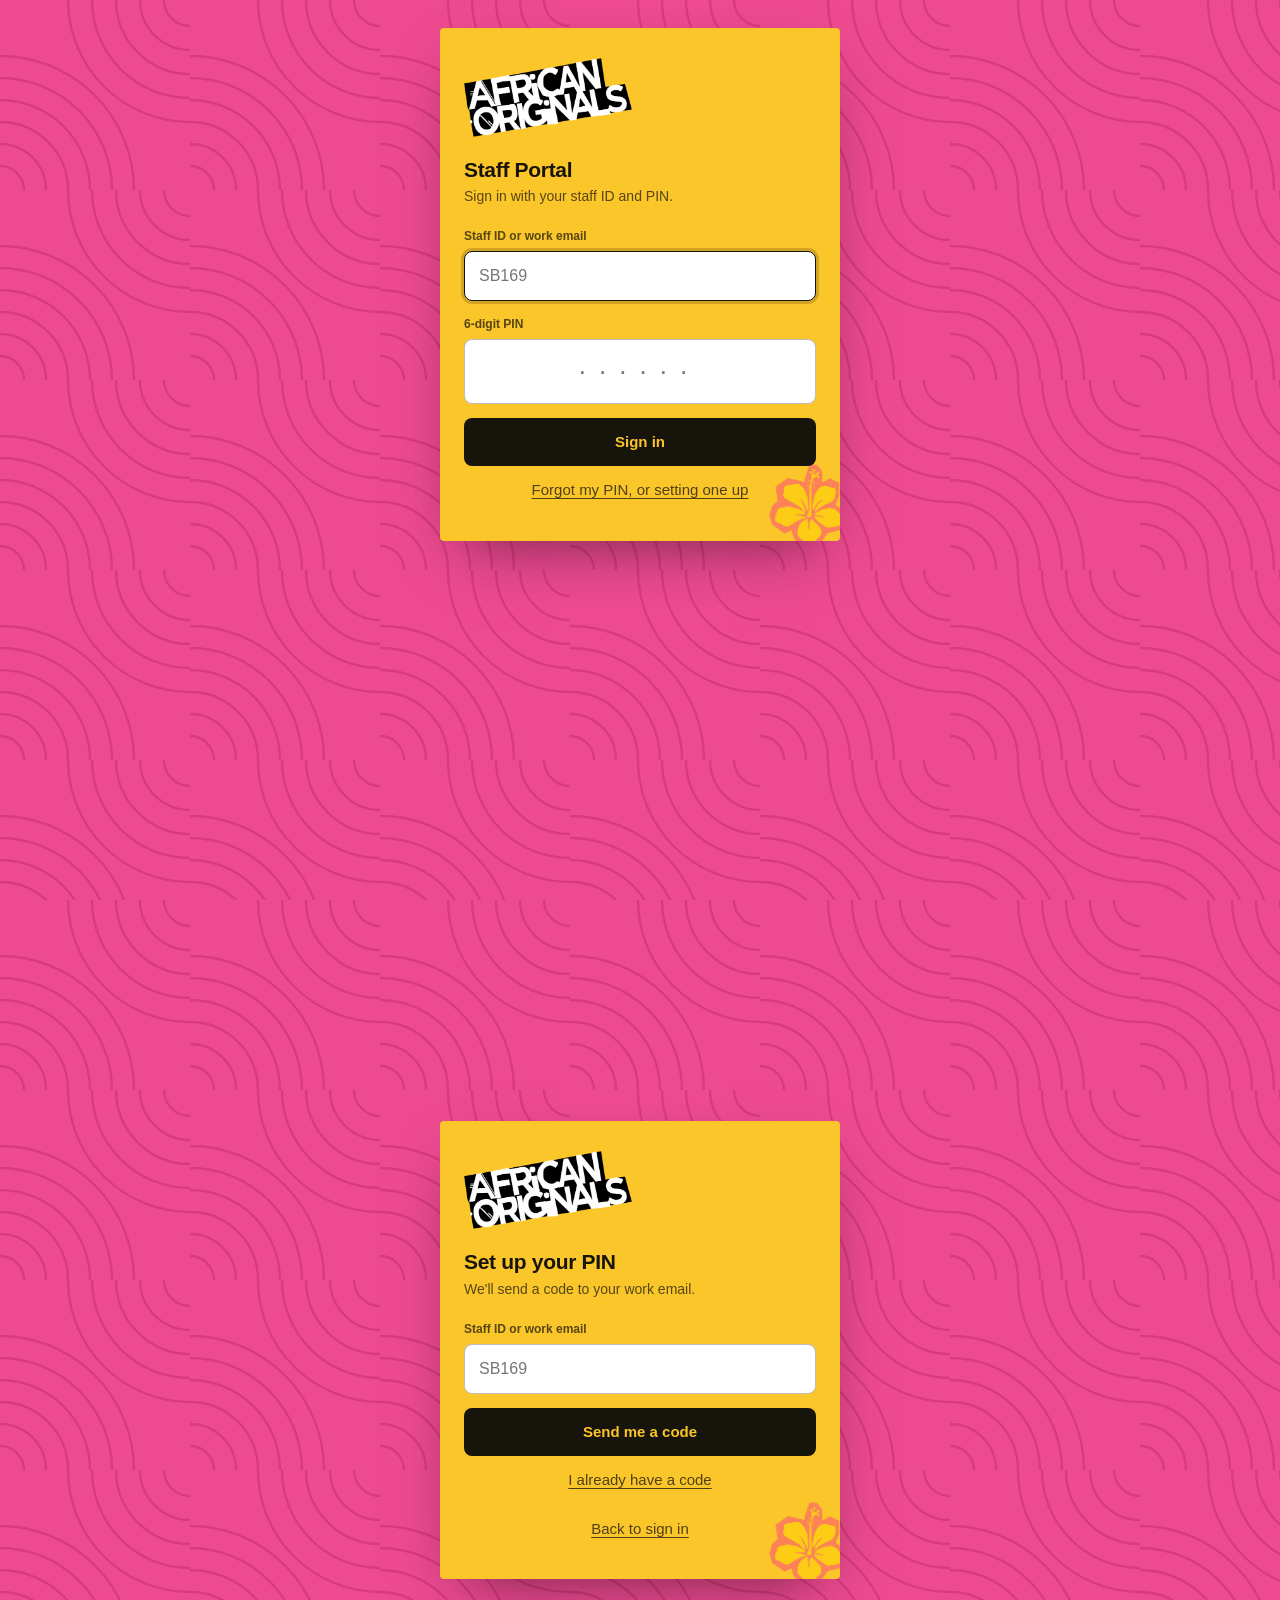
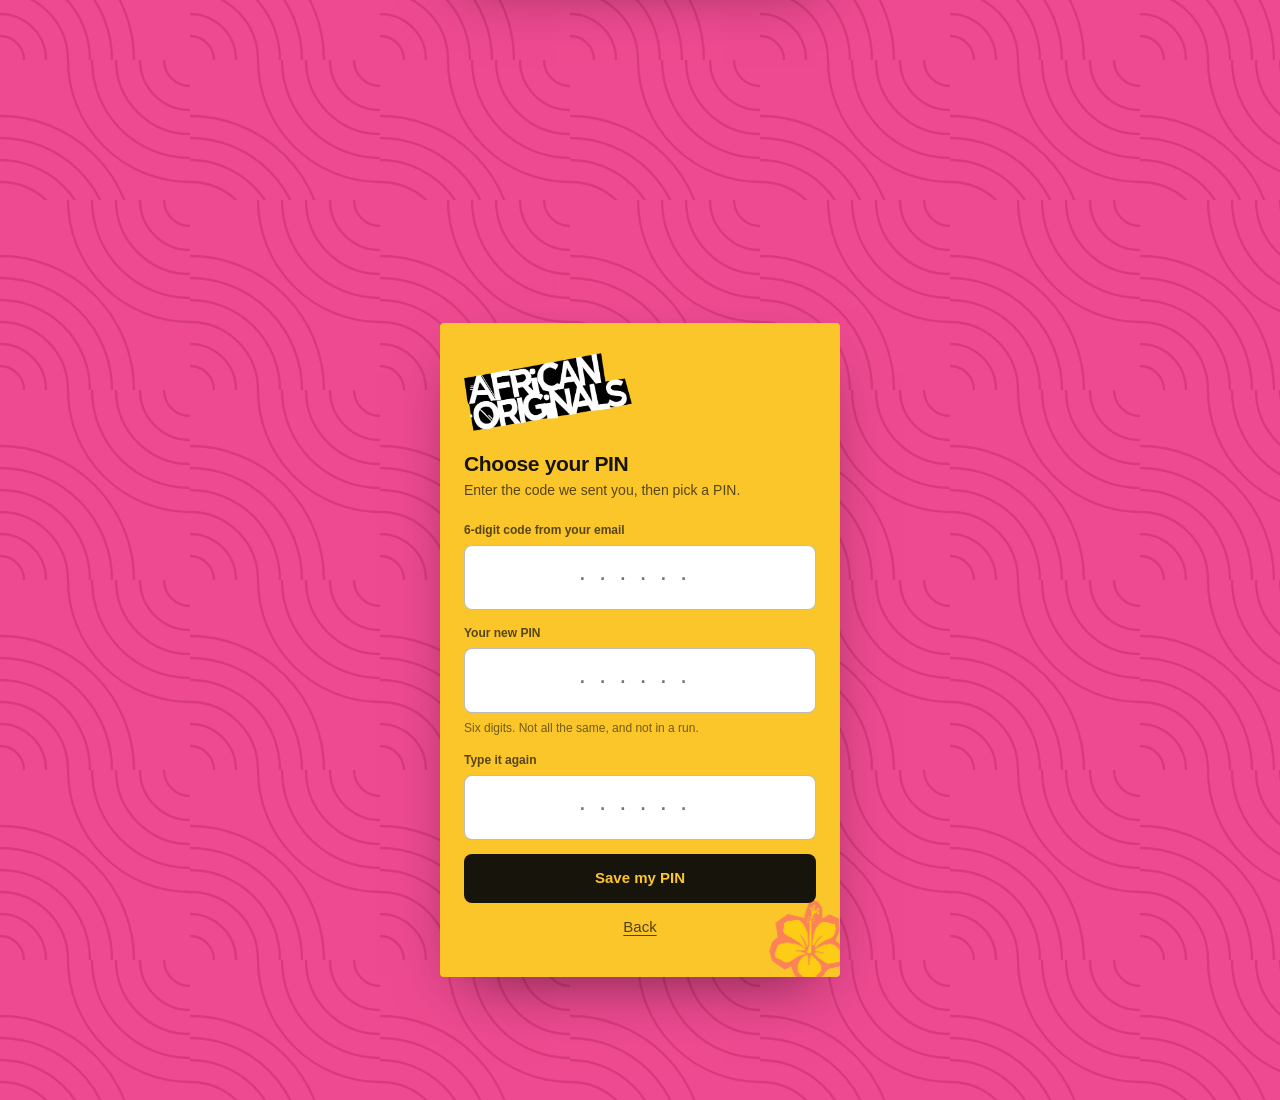
==== v2/index.html @ 12e45e3a "Add files via upload" ====
<!DOCTYPE html>
<html lang="en">
<head>
<meta charset="utf-8">
<meta name="viewport" content="width=device-width, initial-scale=1, viewport-fit=cover">
<meta name="theme-color" content="#17140C">
<title>KO Staff Portal</title>
<link rel="stylesheet" href="app.css">
</head>
<body>

<!-- ═══════════════════════════════════════════════════════
     SIGNING IN
     Three screens, one flow. Setting a PIN for the first time
     and resetting a forgotten one are the same journey.
     ═══════════════════════════════════════════════════════ -->

<section id="s-login" class="screen entry linework">
  <div class="panel">
    <img class="mark" src="wordmark.png" alt="African Originals">
    <h1>Staff Portal</h1>
    <p class="lede">Sign in with your staff ID and PIN.</p>

    <div id="login-err" class="err" hidden></div>

    <div class="field">
      <label for="li-id">Staff ID or work email</label>
      <input id="li-id" type="text" autocomplete="username" autocapitalize="characters"
             placeholder="SB169" enterkeyhint="next">
    </div>

    <div class="field">
      <label for="li-pin">6-digit PIN</label>
      <input id="li-pin" class="pin" type="password" inputmode="numeric"
             autocomplete="current-password" maxlength="6" placeholder="······"
             enterkeyhint="go">
    </div>

    <button id="li-go" class="btn">Sign in</button>
    <button id="li-forgot" class="btn link">Forgot my PIN, or setting one up</button>
  </div>
</section>

<section id="s-enrol" class="screen entry linework">
  <div class="panel">
    <img class="mark" src="wordmark.png" alt="African Originals">
    <h1>Set up your PIN</h1>
    <p class="lede">We'll send a code to your work email.</p>

    <div id="enrol-err" class="err" hidden></div>
    <div id="enrol-sent" class="ok-note" hidden></div>

    <div class="field">
      <label for="en-id">Staff ID or work email</label>
      <input id="en-id" type="text" autocapitalize="characters" placeholder="SB169" enterkeyhint="go">
    </div>

    <button id="en-send" class="btn">Send me a code</button>
    <button id="en-have" class="btn link">I already have a code</button>
    <button id="en-back" class="btn link">Back to sign in</button>
  </div>
</section>

<section id="s-verify" class="screen entry linework">
  <div class="panel">
    <img class="mark" src="wordmark.png" alt="African Originals">
    <h1>Choose your PIN</h1>
    <p class="lede" id="vf-who">Enter the code we sent you, then pick a PIN.</p>

    <div id="verify-err" class="err" hidden></div>

    <div class="field">
      <label for="vf-code">6-digit code from your email</label>
      <input id="vf-code" class="pin" type="text" inputmode="numeric" maxlength="6" placeholder="······">
    </div>

    <div class="field">
      <label for="vf-pin">Your new PIN</label>
      <input id="vf-pin" class="pin" type="password" inputmode="numeric"
             autocomplete="new-password" maxlength="6" placeholder="······">
      <p class="hint">Six digits. Not all the same, and not in a run.</p>
    </div>

    <div class="field">
      <label for="vf-pin2">Type it again</label>
      <input id="vf-pin2" class="pin" type="password" inputmode="numeric"
             autocomplete="new-password" maxlength="6" placeholder="······" enterkeyhint="go">
    </div>

    <button id="vf-go" class="btn">Save my PIN</button>
    <button id="vf-back" class="btn link">Back</button>
  </div>
</section>

<!-- ═══════════════════════════════════════════════════════
     HOME
     ═══════════════════════════════════════════════════════ -->

<section id="s-home" class="screen">
  <header class="bar">
    <div class="bar-in">
      <img class="wordmark" src="wordmark.png" alt="African Originals">
      <span class="who" id="home-hello">—</span>
      <button class="avatar" id="home-avatar" aria-label="Your account">··</button>
    </div>
  </header>

  <div class="wrap">
    <!-- The weekly allowance used to sit here. It lives inside Staff Orders
         now, next to the products it is spent on, where it is the number you
         act on rather than one more thing on the way in. -->
    <div class="grid" id="home-grid"></div>

    <p class="faint center" style="margin-top:22px" id="home-version"></p>
  </div>
</section>

<!-- ═══════════════════════════════════════════════════════
     YOUR ACCOUNT
     ═══════════════════════════════════════════════════════ -->

<section id="s-account" class="screen">
  <header class="bar">
    <div class="bar-in">
      <button class="back" data-back aria-label="Back">←</button>
      <h1>Your account</h1>
    </div>
  </header>

  <div class="wrap">
    <div class="card">
      <table class="kv">
        <tr><td>Name</td><td id="acc-name">—</td></tr>
        <tr><td>Staff ID</td><td id="acc-id" class="num">—</td></tr>
        <tr><td>Email</td><td id="acc-email">—</td></tr>
        <tr><td>Department</td><td id="acc-dept">—</td></tr>
        <tr><td>Approved by</td><td id="acc-lm">—</td></tr>
        <!-- App and backend side by side. Apps Script serves whatever version
             was last DEPLOYED, not what is in the editor, so when the two
             disagree you are looking at stale code rather than a bug. -->
        <tr><td>Version</td><td id="acc-build" class="num">—</td></tr>
      </table>
    </div>

    <div class="section-label">Security</div>
    <button class="btn ghost" id="acc-changepin">Change my PIN</button>

    <div id="acc-admin" hidden>
      <div class="section-label">Admin</div>
      <button class="btn ghost" id="acc-issue">Give someone a sign-in code</button>
      <p class="hint">For anyone whose email can't reach them. The code is shown
        on screen — read it out in person, don't send it.</p>
    </div>

    <div class="section-label">&nbsp;</div>
    <button class="btn ghost" id="acc-out">Sign out</button>
  </div>
</section>

<section id="s-changepin" class="screen">
  <header class="bar">
    <div class="bar-in">
      <button class="back" data-back aria-label="Back">←</button>
      <h1>Change your PIN</h1>
    </div>
  </header>

  <div class="wrap narrow">
    <div id="cp-err" class="err" hidden></div>

    <div class="field">
      <label for="cp-old">Your current PIN</label>
      <input id="cp-old" class="pin" type="password" inputmode="numeric" maxlength="6" placeholder="······">
    </div>
    <div class="field">
      <label for="cp-new">New PIN</label>
      <input id="cp-new" class="pin" type="password" inputmode="numeric" maxlength="6" placeholder="······">
    </div>
    <div class="field">
      <label for="cp-new2">Type it again</label>
      <input id="cp-new2" class="pin" type="password" inputmode="numeric" maxlength="6" placeholder="······">
    </div>

    <button id="cp-go" class="btn gold">Save</button>
  </div>
</section>

<section id="s-issue" class="screen">
  <header class="bar">
    <div class="bar-in">
      <button class="back" data-back aria-label="Back">←</button>
      <h1>Give someone a code</h1>
    </div>
  </header>

  <div class="wrap narrow">
    <div id="iss-err" class="err" hidden></div>

    <div class="field">
      <label for="iss-id">Their staff ID</label>
      <input id="iss-id" type="text" autocapitalize="characters" placeholder="SB136">
    </div>
    <button id="iss-go" class="btn gold">Generate a code</button>

    <div id="iss-out" class="card" hidden style="margin-top:18px;text-align:center">
      <p class="faint" id="iss-for">—</p>
      <p class="pin num" id="iss-code"
         style="font-size:38px;font-weight:700;letter-spacing:.14em;margin:8px 0"></p>
      <p class="hint" id="iss-note">—</p>
    </div>
  </div>
</section>

<!-- ═══════════════════════════════════════════════════════
     STAFF ORDERS
     Shells only. The bodies are rendered by orders.js, so the
     markup and the data cannot drift apart.
     ═══════════════════════════════════════════════════════ -->

<section id="s-orders" class="screen wide">
  <header class="bar">
    <div class="bar-in">
      <button class="back" data-back aria-label="Back">←</button>
      <h1 id="ord-title">Staff Order<span class="sub" id="ord-sub">Staff price</span></h1>
      <button class="avatar" id="ord-hist" aria-label="Your past orders" style="background:rgba(255,255,255,.14);color:#FBC62A">⏱</button>
    </div>
  </header>
  <div class="wrap" id="ord-body"></div>
  <div class="basket" id="ord-basket" hidden>
    <div class="basket-in">
      <div class="total">
        <span class="faint" id="ord-count">0 items</span>
        <b id="ord-total">KES 0</b>
      </div>
      <button class="btn gold" id="ord-go">Review</button>
    </div>
  </div>
</section>

<section id="s-myorders" class="screen">
  <header class="bar">
    <div class="bar-in">
      <button class="back" data-back aria-label="Back">←</button>
      <h1>Your orders</h1>
    </div>
  </header>
  <div class="wrap" id="myord-body"></div>
</section>

<section id="s-bar" class="screen">
  <header class="bar">
    <div class="bar-in">
      <button class="back" data-back aria-label="Back">←</button>
      <h1>Bar</h1>
    </div>
  </header>
  <div class="wrap">
    <div class="grid" id="bar-grid"></div>
  </div>
</section>

<section id="s-stock" class="screen wide">
  <header class="bar">
    <div class="bar-in">
      <button class="back" data-back aria-label="Back">←</button>
      <h1 id="stock-title">Opening stock<span class="sub" id="stock-sub">—</span></h1>
    </div>
  </header>
  <div class="wrap" id="stock-body"></div>
  <div class="basket" id="stock-bar" hidden>
    <div class="basket-in">
      <div class="total">
        <span class="faint" id="stock-count">0 counted</span>
        <b id="stock-date">—</b>
      </div>
      <button class="btn gold" id="stock-save">Save</button>
    </div>
  </div>
</section>

<section id="s-queue" class="screen">
  <header class="bar">
    <div class="bar-in">
      <button class="back" data-back aria-label="Back">←</button>
      <h1>Order queue<span class="sub" id="queue-sub">Today</span></h1>
    </div>
  </header>
  <div class="wrap" id="queue-body"></div>
</section>

<!-- ═══════════════════════════════════════════════════════
     MONEY AND STOCK
     One shell per screen; the bodies are rendered in JS.
     ═══════════════════════════════════════════════════════ -->

<section id="s-reimb" class="screen">
  <header class="bar"><div class="bar-in">
    <button class="back" data-back aria-label="Back">←</button>
    <h1 id="rb-title">Reimbursement<span class="sub" id="rb-sub">Claim money back</span></h1>
  </div></header>
  <div class="wrap" id="rb-body"></div>
</section>

<section id="s-reimb-queue" class="screen">
  <header class="bar"><div class="bar-in">
    <button class="back" data-back aria-label="Back">←</button>
    <h1>Claims to approve</h1>
  </div></header>
  <div class="wrap" id="rbq-body"></div>
</section>

<section id="s-reimb-pay" class="screen">
  <header class="bar"><div class="bar-in">
    <button class="back" data-back aria-label="Back">←</button>
    <h1>Claims to pay</h1>
  </div></header>
  <div class="wrap" id="rbp-body"></div>
</section>

<section id="s-petty" class="screen">
  <header class="bar"><div class="bar-in">
    <button class="back" data-back aria-label="Back">←</button>
    <h1 id="pc-title">Petty Cash<span class="sub" id="pc-sub">Ask for a float</span></h1>
  </div></header>
  <div class="wrap" id="pc-body"></div>
</section>

<section id="s-petty-queue" class="screen">
  <header class="bar"><div class="bar-in">
    <button class="back" data-back aria-label="Back">←</button>
    <h1>Petty cash to approve</h1>
  </div></header>
  <div class="wrap" id="pcq-body"></div>
</section>

<section id="s-petty-disburse" class="screen">
  <header class="bar"><div class="bar-in">
    <button class="back" data-back aria-label="Back">←</button>
    <h1>Cash to hand over</h1>
  </div></header>
  <div class="wrap" id="pcd-body"></div>
</section>

<section id="s-advance" class="screen">
  <header class="bar"><div class="bar-in">
    <button class="back" data-back aria-label="Back">←</button>
    <h1 id="ad-title">Salary Advance<span class="sub" id="ad-sub">Against your pay</span></h1>
  </div></header>
  <div class="wrap" id="ad-body"></div>
</section>

<section id="s-advance-hr" class="screen">
  <header class="bar"><div class="bar-in">
    <button class="back" data-back aria-label="Back">←</button>
    <h1>Advances to decide</h1>
  </div></header>
  <div class="wrap" id="adhr-body"></div>
</section>

<section id="s-advance-payroll" class="screen">
  <header class="bar"><div class="bar-in">
    <button class="back" data-back aria-label="Back">←</button>
    <h1>Advances to pay</h1>
  </div></header>
  <div class="wrap" id="adpay-body"></div>
</section>

<section id="s-samples" class="screen">
  <header class="bar"><div class="bar-in">
    <button class="back" data-back aria-label="Back">←</button>
    <h1 id="sr-title">Samples &amp; POSM<span class="sub" id="sr-sub">Request stock</span></h1>
  </div></header>
  <div class="wrap" id="sr-body"></div>
</section>

<section id="s-samples-queue" class="screen">
  <header class="bar"><div class="bar-in">
    <button class="back" data-back aria-label="Back">←</button>
    <h1>Samples to approve</h1>
  </div></header>
  <div class="wrap" id="srq-body"></div>
</section>

<section id="s-samples-invoice" class="screen">
  <header class="bar"><div class="bar-in">
    <button class="back" data-back aria-label="Back">←</button>
    <h1>Samples to invoice</h1>
  </div></header>
  <div class="wrap" id="sri-body"></div>
</section>

<section id="s-samples-dispatch" class="screen">
  <header class="bar"><div class="bar-in">
    <button class="back" data-back aria-label="Back">←</button>
    <h1>Samples to dispatch</h1>
  </div></header>
  <div class="wrap" id="srd-body"></div>
</section>

<div id="toast-host"></div>
<div id="sheet-host"></div>

<script src="app.js"></script>
<script src="orders.js"></script>
<script src="claims.js"></script>
<script src="more.js"></script>
</body>
</html>
---- v2/app.css ----
/* ═══════════════════════════════════════════════════════════
   KO STAFF PORTAL — design system

   Built from the African Originals palette: the gold and the hibiscus
   pink off the brand assets, on a warm ground rather than the cold grey
   the old app used.

   Two notes on decisions that look odd but are deliberate:

   • Black on gold, not white. Gold #FBC62A against white is 1.6:1 —
     unreadable. Against near-black it is 13:1. Same for the pink:
     black-on-pink is 6.4:1, white-on-pink 3.3:1.

   • System fonts. This is a tool someone opens twenty times a shift on a
     phone at a bar, often on a slow connection. A webfont would cost a
     render delay every time for no gain the brand actually needs — the
     colour and the layout carry it.
   ═══════════════════════════════════════════════════════════ */

:root {
  /* Sampled from the brand artwork, not chosen: the gold panel, the pink
     ground it sits on, and the hibiscus. */
  --gold:        #FBC62A;
  --pink:        #EE4A91;
  --petal:       #FFD302;
  --outline:     #FF3E85;

  --gold-deep:   #8A5A05;
  --gold-wash:   #FEF0C8;
  --hib:         #D8336B;
  --hib-deep:    #A81F4F;
  --hib-wash:    #FCEBF1;

  /* The gold IS the page, the way it is the panel in the artwork.
     Content sits on it in white. Black on gold is 13:1. */
  --bg:          #FBC62A;
  --surface:     #FFFFFF;
  --sunk:        #FEF6E0;
  --ink:         #17140C;
  --ink-2:       #5C5647;
  --ink-3:       #8B8472;
  --line:        rgba(23, 20, 12, .14);
  --hair:        rgba(23, 20, 12, .07);

  /* meaning */
  --good:        #0F6E56;
  --good-wash:   #E3F1EC;
  --warn:        #8A5A05;
  --warn-wash:   #FDF3DC;
  --bad:         #A32D2D;
  --bad-wash:    #FBEDEA;

  /* module identity */
  --m-orders:    #8A5A05;
  --m-reimb:     #0F6E56;
  --m-petty:     #D8336B;
  --m-advance:   #5B4B8A;
  --m-samples:   #0E7490;

  --shadow:      0 1px 2px rgba(23,20,12,.05), 0 10px 28px -16px rgba(23,20,12,.20);
  --shadow-lift: 0 2px 6px rgba(23,20,12,.08), 0 18px 40px -20px rgba(23,20,12,.30);
  --r:           12px;
  --r-sm:        8px;
  --tap:         48px;   /* nothing tappable is smaller than this */
}

/* At night the gold stops being the ground and goes back to being the
   accent — a full gold page in a dark room is punishing, and a bar at
   eleven at night is exactly where this gets used. */
@media (prefers-color-scheme: dark) {
  :root:not([data-theme="light"]) {
    --gold:      #FBC62A;
    --pink:      #C23A75;
    --petal:     #FFD302;
    --outline:   #FF3E85;
    --gold-deep: #F5C763;
    --gold-wash: #2F2716;
    --hib:       #FF5C8D;
    --hib-deep:  #FF87AC;
    --hib-wash:  #301A22;
    --bg:        #14120C;
    --surface:   #1D1A13;
    --sunk:      #221E16;
    --ink:       #F3EEE1;
    --ink-2:     #B3AC99;
    --ink-3:     #837D6C;
    --line:      rgba(243,238,225,.17);
    --hair:      rgba(243,238,225,.08);
    --good:      #4FBFA0;  --good-wash: #162B24;
    --warn:      #F5C763;  --warn-wash: #2F2716;
    --bad:       #E8736B;  --bad-wash:  #33201C;
    --m-orders:  #E0A93C;
    --m-reimb:   #4FBFA0;
    --m-petty:   #FF5C8D;
    --m-advance: #A294D6;
    --m-samples: #4DC2DE;
    --shadow:      0 1px 2px rgba(0,0,0,.4), 0 10px 28px -16px rgba(0,0,0,.7);
    --shadow-lift: 0 2px 6px rgba(0,0,0,.5), 0 18px 40px -20px rgba(0,0,0,.8);
  }
}

[data-theme="dark"] {
  --gold:#FBC62A; --pink:#C23A75; --petal:#FFD302; --outline:#FF3E85;
  --gold-deep:#F5C763; --gold-wash:#2F2716;
  --hib:#FF5C8D;  --hib-deep:#FF87AC;  --hib-wash:#301A22;
  --bg:#14120C; --surface:#1D1A13; --sunk:#221E16;
  --ink:#F3EEE1; --ink-2:#B3AC99; --ink-3:#837D6C;
  --line:rgba(243,238,225,.17); --hair:rgba(243,238,225,.08);
  --good:#4FBFA0; --good-wash:#162B24;
  --warn:#F5C763; --warn-wash:#2F2716;
  --bad:#E8736B;  --bad-wash:#33201C;
  --m-orders:#E0A93C; --m-reimb:#4FBFA0; --m-petty:#FF5C8D;
  --m-advance:#A294D6; --m-samples:#4DC2DE;
  --shadow:0 1px 2px rgba(0,0,0,.4),0 10px 28px -16px rgba(0,0,0,.7);
  --shadow-lift:0 2px 6px rgba(0,0,0,.5),0 18px 40px -20px rgba(0,0,0,.8);
}

/* ── base ───────────────────────────────────────────────── */
* { box-sizing: border-box; -webkit-tap-highlight-color: transparent; }

html, body { height: 100%; }

body {
  margin: 0;
  background: var(--bg);
  color: var(--ink);
  font: 16px/1.5 -apple-system, BlinkMacSystemFont, "Segoe UI", Roboto,
        "Helvetica Neue", Arial, sans-serif;
  -webkit-font-smoothing: antialiased;
  overscroll-behavior-y: none;
}

h1, h2, h3 { margin: 0; font-weight: 650; letter-spacing: -.015em; line-height: 1.2; }
h1 { font-size: 24px; }
h2 { font-size: 19px; }
h3 { font-size: 16px; }
p  { margin: 0 0 12px; }
p:last-child { margin-bottom: 0; }

.num { font-variant-numeric: tabular-nums; }
.muted { color: var(--ink-2); }
.faint { color: var(--ink-3); font-size: 13px; }
.center { text-align: center; }
[hidden] { display: none !important; }

/* ── layout ─────────────────────────────────────────────── */
.screen { display: none; }
.screen.on { display: block; animation: rise .18s ease-out; }
@keyframes rise { from { opacity: 0; transform: translateY(6px); } }
@media (prefers-reduced-motion: reduce) {
  .screen.on { animation: none; }
  * { transition: none !important; }
}

.wrap { max-width: 640px; margin: 0 auto; padding: 0 16px 96px; }
.wrap.narrow { max-width: 420px; }

/* ── the pink linework ──────────────────────────────────────
   The fan pattern from the artwork's border, redrawn as a tile so it
   scales and costs nothing to ship. */
.linework {
  background-color: var(--pink);
  background-image: url("data:image/svg+xml,%3Csvg xmlns='http://www.w3.org/2000/svg' width='190' height='190'%3E%3Cg fill='none' stroke='%23D93A7E' stroke-width='2.4'%3E%3Ccircle cx='0' cy='190' r='24'/%3E%3Ccircle cx='0' cy='190' r='46'/%3E%3Ccircle cx='0' cy='190' r='68'/%3E%3Ccircle cx='0' cy='190' r='90'/%3E%3Ccircle cx='0' cy='190' r='112'/%3E%3Ccircle cx='0' cy='190' r='134'/%3E%3Ccircle cx='190' cy='0' r='26'/%3E%3Ccircle cx='190' cy='0' r='50'/%3E%3Ccircle cx='190' cy='0' r='74'/%3E%3Ccircle cx='190' cy='0' r='98'/%3E%3Ccircle cx='190' cy='0' r='122'/%3E%3C/g%3E%3C/svg%3E");
  background-size: 190px 190px;
}

/* ── top bar ──────────────────────────────────────────────
   Black, because that is what the monogram is in the artwork — the
   letterforms are cut black shapes, never gold on gold. */
.bar {
  position: sticky; top: 0; z-index: 20;
  background: #17140C;
  padding: env(safe-area-inset-top) 0 0;
  border-bottom: 3px solid var(--pink);
}
.bar-in {
  max-width: 640px; margin: 0 auto;
  display: flex; align-items: center; gap: 12px;
  padding: 12px 16px;
  min-height: 60px;
}
.bar h1 { font-size: 17px; color: #FBC62A; flex: 1; }
.bar .sub { font-size: 12px; color: rgba(255,255,255,.62); display: block; font-weight: 400; letter-spacing: 0; }
.bar .wordmark { height: 22px; width: auto; flex: none; filter: invert(1); }
.bar .who {
  flex: 1; min-width: 0; text-align: right;
  font-size: 12.5px; color: rgba(255,255,255,.7);
  overflow: hidden; text-overflow: ellipsis; white-space: nowrap;
}
.back {
  width: 38px; height: 38px; border: 0; border-radius: 10px; flex: none;
  background: rgba(255,255,255,.12); color: var(--bg);
  font-size: 20px; line-height: 1; cursor: pointer;
  display: flex; align-items: center; justify-content: center;
}
.back:active { background: rgba(255,255,255,.22); }
.avatar {
  width: 38px; height: 38px; border-radius: 50%; flex: none;
  background: var(--gold); color: #17140C;
  display: flex; align-items: center; justify-content: center;
  font-size: 13px; font-weight: 700; cursor: pointer; border: 0;
}

/* ── cards ──────────────────────────────────────────────── */
.card {
  background: var(--surface);
  border: 1px solid var(--line);
  border-radius: var(--r);
  padding: 18px;
  margin-bottom: 14px;
}
.card.flat { box-shadow: none; }
.card h2 { margin-bottom: 4px; }

/* These sit directly on the gold, so they take the darker ink — the
   faint grey that works on a white card is only about 3:1 on gold. */
.section-label {
  font-size: 11px; font-weight: 700; letter-spacing: .12em;
  text-transform: uppercase; color: rgba(23,20,12,.66);
  margin: 26px 0 10px;
}
.section-label:first-child { margin-top: 18px; }
.card .section-label, .sheet .section-label { color: var(--ink-3); }

/* Same reason: anything loose on the page, rather than in a card.
   .66 is where ink on this gold clears 4.5:1 — .60 does not. */
.wrap > .faint, .wrap > .muted { color: rgba(23,20,12,.66); }

/* ── the home grid ──────────────────────────────────────── */
.grid { display: grid; grid-template-columns: 1fr 1fr; gap: 12px; margin-top: 16px; }
@media (min-width: 560px) { .grid { grid-template-columns: repeat(3, 1fr); } }

.mod {
  position: relative; overflow: hidden;
  background: var(--surface);
  border: 1px solid var(--line);
  border-radius: var(--r);
  padding: 18px 16px 16px;
  text-align: left; cursor: pointer;
  min-height: 116px;
  display: flex; flex-direction: column; justify-content: flex-end;
  box-shadow: var(--shadow);
  transition: transform .12s ease, box-shadow .12s ease;
  color: var(--ink); font: inherit;
}
.mod::before {
  content: ""; position: absolute; inset: 0 auto 0 0; width: 4px;
  background: var(--tone, var(--gold));
}
.mod:active { transform: translateY(1px); box-shadow: var(--shadow); }
.mod:focus-visible { outline: 3px solid var(--gold); outline-offset: 2px; }
.mod .ico { font-size: 22px; margin-bottom: auto; }
.mod .name { font-weight: 650; font-size: 15px; letter-spacing: -.01em; }
.mod .meta { font-size: 12px; color: var(--ink-3); margin-top: 2px; }
.mod .pip {
  position: absolute; top: 12px; right: 12px;
  min-width: 22px; height: 22px; padding: 0 7px;
  border-radius: 11px; background: var(--tone, var(--gold)); color: #17140C;
  font-size: 12px; font-weight: 700;
  display: flex; align-items: center; justify-content: center;
}

/* ── forms ──────────────────────────────────────────────── */
.field { margin-bottom: 14px; }
label {
  display: block; font-size: 12px; font-weight: 600;
  color: var(--ink-2); margin-bottom: 6px;
}
/* A field has to sit on something other than what is behind it, and what
   is behind it changes: the gold page on a form, white inside a card or an
   approval sheet. One colour cannot do both — gold on gold was invisible,
   and white on white would be too. So the default is white for the page,
   and the rule below drops it to the warm sunk tone wherever it is already
   on white. */
input, select, textarea {
  width: 100%; min-height: var(--tap);
  padding: 12px 14px;
  border: 1px solid var(--line); border-radius: var(--r-sm);
  background: var(--surface); color: var(--ink);
  font: inherit; font-size: 16px;   /* 16px stops iOS zooming on focus */
}
.card input, .card select, .card textarea,
.sheet input, .sheet select, .sheet textarea { background: var(--sunk); }
textarea { min-height: 84px; resize: vertical; line-height: 1.45; }
input:focus, select:focus, textarea:focus {
  outline: none; border-color: var(--gold);
  box-shadow: 0 0 0 3px var(--gold-wash);
}
input[readonly], input:disabled { background: var(--sunk); color: var(--ink-2); }
.card input[readonly], .card input:disabled,
.sheet input[readonly], .sheet input:disabled { background: var(--hair); }

/* Forms are white panels on the gold, the same as the product tiles. A
   label and an input bare on the page read as an unfinished screen. */
.form-card { padding: 16px; }
.form-card > .field:last-child,
.form-card > div:last-child > .field:last-child { margin-bottom: 0; }
.form-card .section-label:first-child { margin-top: 0; }
input.pin {
  text-align: center; letter-spacing: .5em; font-size: 26px;
  font-variant-numeric: tabular-nums; padding-left: .5em;
}
.hint { font-size: 12px; color: var(--ink-3); margin-top: 6px; }
.err {
  background: var(--bad-wash); color: var(--bad);
  border-radius: var(--r-sm); padding: 11px 14px;
  font-size: 14px; margin-bottom: 14px;
}
.ok-note {
  background: var(--good-wash); color: var(--good);
  border-radius: var(--r-sm); padding: 11px 14px;
  font-size: 14px; margin-bottom: 14px;
}

/* ── buttons ────────────────────────────────────────────── */
.btn {
  width: 100%; min-height: var(--tap);
  border: 0; border-radius: var(--r-sm);
  background: var(--ink); color: var(--bg);
  font: inherit; font-size: 15px; font-weight: 650;
  cursor: pointer; padding: 13px 18px;
  display: flex; align-items: center; justify-content: center; gap: 8px;
}
.btn:active { opacity: .85; }
.btn:focus-visible { outline: 3px solid var(--gold); outline-offset: 2px; }
.btn[disabled] { opacity: .45; cursor: default; }
.btn.gold { background: var(--gold); color: #17140C; }
.btn.good { background: var(--good); color: #fff; }
.btn.bad  { background: var(--bad);  color: #fff; }
.btn.ghost {
  background: transparent; color: var(--ink);
  border: 1px solid var(--line);
}
.btn.link {
  background: none; color: var(--ink-2); font-weight: 500;
  min-height: 40px; text-decoration: underline; text-underline-offset: 3px;
}
.btn-row { display: flex; gap: 10px; }
.btn-row .btn { flex: 1; }

/* ── lists ──────────────────────────────────────────────── */
.list { border: 1px solid var(--line); border-radius: var(--r); overflow: hidden; background: var(--surface); }
.row {
  display: flex; gap: 12px; align-items: center;
  padding: 14px 16px; border-bottom: 1px solid var(--hair);
  width: 100%; text-align: left; background: none; border-left: 0;
  border-right: 0; border-top: 0; font: inherit; color: var(--ink);
  cursor: pointer; min-height: var(--tap);
}
.row:last-child { border-bottom: 0; }
.row:active { background: var(--sunk); }
.row .body { flex: 1; min-width: 0; }
.row .title { font-weight: 600; font-size: 15px; }
.row .sub { font-size: 12.5px; color: var(--ink-3); margin-top: 1px; }
.row .amt { font-weight: 700; font-variant-numeric: tabular-nums; white-space: nowrap; }
.row .chev { color: var(--ink-3); flex: none; }

.empty {
  text-align: center; padding: 40px 20px; color: var(--ink-3);
  border: 1px dashed var(--line); border-radius: var(--r);
}
.empty .big { font-size: 30px; margin-bottom: 8px; }

/* ── status pills ───────────────────────────────────────── */
.pill {
  display: inline-block; font-size: 11px; font-weight: 700;
  letter-spacing: .05em; text-transform: uppercase;
  padding: 3px 9px; border-radius: 20px; white-space: nowrap;
}
.pill.submitted  { background: var(--gold-wash); color: var(--gold-deep); }
.pill.approved   { background: var(--good-wash); color: var(--good); }
.pill.rejected   { background: var(--bad-wash);  color: var(--bad); }
.pill.paid,
.pill.disbursed,
.pill.dispatched { background: var(--good-wash); color: var(--good); }
.pill.invoiced   { background: var(--hib-wash);  color: var(--hib-deep); }
.pill.reconciled { background: var(--sunk); color: var(--ink-2); }

/* ── key/value ──────────────────────────────────────────── */
.kv { width: 100%; border-collapse: collapse; font-size: 14px; }
.kv td { padding: 9px 0; border-bottom: 1px solid var(--hair); vertical-align: top; }
.kv tr:last-child td { border-bottom: 0; }
.kv td:first-child { color: var(--ink-2); width: 42%; }
.kv td:last-child { text-align: right; font-weight: 550; }

/* ── the weekly limit meter ─────────────────────────────── */
.meter { margin: 14px 0 4px; }
.meter .track { height: 8px; border-radius: 4px; background: var(--sunk); overflow: hidden; }
.meter .fill { height: 100%; background: var(--good); border-radius: 4px; transition: width .3s ease; }
.meter .fill.warn { background: var(--gold); }
.meter .fill.over { background: var(--bad); }
.meter .legend { display: flex; justify-content: space-between; font-size: 12px; margin-top: 6px; color: var(--ink-2); }

/* ── basket ─────────────────────────────────────────────── */
.basket {
  position: fixed; left: 0; right: 0; bottom: 0; z-index: 30;
  background: var(--surface); border-top: 1px solid var(--line);
  padding: 12px 16px calc(12px + env(safe-area-inset-bottom));
  box-shadow: 0 -8px 28px -18px rgba(23,20,12,.5);
}
.basket-in { max-width: 640px; margin: 0 auto; display: flex; align-items: center; gap: 12px; }
.basket .total { flex: 1; }
.basket .total b { display: block; font-size: 19px; font-variant-numeric: tabular-nums; }
.basket .btn { width: auto; padding: 13px 24px; }

/* ── stepper ────────────────────────────────────────────── */
.step { display: flex; align-items: center; gap: 8px; }
.step button {
  width: 38px; height: 38px; flex: none; border-radius: 9px;
  border: 1px solid var(--line); background: var(--bg); color: var(--ink);
  font-size: 19px; cursor: pointer; line-height: 1;
}
.step button:active { background: var(--sunk); }
.step input { width: 62px; min-height: 38px; text-align: center; padding: 6px; }

/* ── toast ──────────────────────────────────────────────── */
.toast {
  position: fixed; left: 50%; bottom: 96px; transform: translateX(-50%);
  z-index: 60; max-width: 90vw;
  background: var(--ink); color: var(--bg);
  padding: 12px 18px; border-radius: 22px;
  font-size: 14px; box-shadow: var(--shadow-lift);
  animation: pop .2s ease-out;
}
.toast.bad { background: var(--bad); color: #fff; }
@keyframes pop { from { opacity: 0; transform: translate(-50%, 8px); } }

/* ── busy ───────────────────────────────────────────────── */
.spin {
  width: 17px; height: 17px; border-radius: 50%;
  border: 2px solid currentColor; border-top-color: transparent;
  animation: turn .7s linear infinite; display: inline-block;
}
@keyframes turn { to { transform: rotate(360deg); } }

.veil {
  position: fixed; inset: 0; z-index: 50;
  background: rgba(23,20,12,.35);
  display: flex; align-items: center; justify-content: center;
}

/* ── sheet (modal from the bottom on phone) ─────────────── */
.sheet-bg {
  position: fixed; inset: 0; z-index: 40;
  background: rgba(23,20,12,.45);
  display: flex; align-items: flex-end; justify-content: center;
}
.sheet {
  background: var(--surface); width: 100%; max-width: 640px;
  border-radius: 18px 18px 0 0;
  padding: 20px 18px calc(20px + env(safe-area-inset-bottom));
  max-height: 88vh; overflow-y: auto;
  animation: up .2s ease-out;
}
@keyframes up { from { transform: translateY(18px); } }
@media (min-width: 560px) {
  .sheet-bg { align-items: center; }
  .sheet { border-radius: var(--r); max-height: 84vh; margin: 0 16px; }
}
.sheet .grab { width: 38px; height: 4px; border-radius: 2px; background: var(--line); margin: -6px auto 14px; }

/* ── the way in ───────────────────────────────────────────
   The artwork exactly: pink linework ground, gold panel floating on it,
   the wordmark in black. This is the front door, so it gets the full
   identity; the working screens inside stay calmer. */
.entry {
  min-height: 100dvh;
  display: flex; flex-direction: column; justify-content: center;
  padding: 28px 16px calc(28px + env(safe-area-inset-bottom));
}
.panel {
  width: 100%; max-width: 400px; margin: 0 auto;
  background: var(--gold);
  border-radius: 4px;                      /* cut, not rounded */
  padding: 30px 24px 26px;
  box-shadow: 0 24px 60px -24px rgba(0,0,0,.55);
  position: relative; overflow: hidden;
}
/* The hibiscus, cropped by the panel edge the way the monogram is
   cropped by the gold in the artwork. */
.panel::after {
  content: ""; position: absolute; right: -34px; bottom: -34px;
  width: 132px; height: 132px;
  background: url("hibiscus.png") no-repeat center/contain;
  opacity: .5; pointer-events: none;
}
.panel > * { position: relative; z-index: 1; }

.panel .mark { display: block; width: 168px; max-width: 62%; height: auto; margin: 0 0 20px; }
.panel h1 { font-size: 21px; color: #17140C; }
.panel .lede { color: rgba(23,20,12,.72); font-size: 14px; margin: 4px 0 20px; }

/* On gold, inputs are white so the field edge is obvious. */
.panel label { color: rgba(23,20,12,.72); }
.panel input { background: #fff; border-color: rgba(23,20,12,.28); }
.panel input:focus { border-color: #17140C; box-shadow: 0 0 0 3px rgba(23,20,12,.18); }
.panel .hint { color: rgba(23,20,12,.6); }
.panel .btn { background: #17140C; color: var(--gold); }
.panel .btn.link { background: none; color: rgba(23,20,12,.75); }
.panel .err { background: #7A1020; color: #fff; }
.panel .ok-note { background: rgba(23,20,12,.1); color: #17140C; }

@media (prefers-color-scheme: dark) {
  :root:not([data-theme="light"]) .panel { box-shadow: 0 24px 60px -24px rgba(0,0,0,.8); }
}

/* ── upload dropzone ────────────────────────────────────── */
.drop {
  border: 2px dashed var(--line); border-radius: var(--r);
  padding: 26px 18px; text-align: center; cursor: pointer;
  background: var(--sunk); color: var(--ink-2);
}
.drop:hover, .drop.over { border-color: var(--gold); background: var(--gold-wash); color: var(--gold-deep); }
.drop .big { font-size: 26px; margin-bottom: 6px; }

.problem {
  display: flex; gap: 10px; padding: 9px 0;
  border-bottom: 1px solid var(--hair); font-size: 13.5px;
}
.problem:last-child { border-bottom: 0; }
.problem .n { color: var(--ink-3); flex: none; min-width: 52px; }
.problem.merged .n { color: var(--gold-deep); }

/* ── file chips ─────────────────────────────────────────── */
.chips { display: flex; flex-wrap: wrap; gap: 8px; margin-top: 10px; }
.chip {
  display: inline-flex; align-items: center; gap: 7px;
  background: var(--sunk); border-radius: 18px;
  padding: 6px 8px 6px 12px; font-size: 13px; max-width: 100%;
}
.chip span { overflow: hidden; text-overflow: ellipsis; white-space: nowrap; }
.chip button {
  border: 0; background: var(--line); color: var(--ink-2);
  width: 20px; height: 20px; border-radius: 50%; cursor: pointer;
  font-size: 13px; line-height: 1; flex: none;
}

/* ── category chips ─────────────────────────────────────── */
.chip-btn {
  border: 1px solid var(--line); background: var(--surface); color: var(--ink);
  border-radius: 20px; padding: 9px 15px; font: inherit; font-size: 13.5px;
  white-space: nowrap; cursor: pointer; min-height: 40px;
}
/* Same reasoning as the fields: a white chip on a white card is a border
   and nothing else. Selected stays near-black in both places. */
.card .chip-btn, .sheet .chip-btn { background: var(--sunk); }
.chip-btn.on { background: var(--ink); color: var(--gold); border-color: var(--ink); }
.card .chip-btn.on, .sheet .chip-btn.on { background: var(--ink); }
.chip-btn:focus-visible { outline: 3px solid var(--ink); outline-offset: 2px; }
/* Only the sideways-scrolling category strip refuses to wrap. This used to
   be a bare .chips rule, which also caught the attached-file list — so a
   fourth receipt had nowhere to go and spilled out of the card onto the
   page. Scoped to the strip it was written for. */
.scroll-x .chips { flex-wrap: nowrap; padding-bottom: 4px; }

/* A file chip gives its name room to be read and the row wraps under
   itself, however many are attached. */
.chip { min-width: 0; }
.chip span { max-width: 230px; }

/* ── a chosen option among several ──────────────────────── */
.btn.ghost.on { background: var(--ink); color: var(--gold); border-color: var(--ink); }

/* Struck-through old price beside a staff price. */
.row s { color: var(--ink-3); text-decoration-thickness: 1px; }

/* Quantity boxes in a long stock list. */
.stockbox {
  border: 1px solid var(--line); border-radius: var(--r-sm);
  background: var(--bg); color: var(--ink); font: inherit; padding: 8px;
}
.stockbox:focus { outline: none; border-color: var(--gold); box-shadow: 0 0 0 3px var(--gold-wash); }

/* wide content never makes the page scroll sideways */
.scroll-x { overflow-x: auto; -webkit-overflow-scrolling: touch; }

/* ═══════════════════════════════════════════════════════════
   THE PRODUCT GRID

   Tiles, not list rows. A bar order is picked at arm's length on a phone
   in bad light: a coloured initial is found by shape before the name is
   read, and a tile gives the quantity buttons room to be hit properly.
   ═══════════════════════════════════════════════════════════ */

.prod-grid {
  display: grid;
  grid-template-columns: repeat(auto-fill, minmax(148px, 1fr));
  gap: 10px;
  margin-top: 12px;
  padding-bottom: 20px;
}

.pc {
  display: flex;
  flex-direction: column;
  background: var(--surface);
  border: 1px solid var(--line);
  border-radius: var(--r-sm);
  padding: 12px 12px 10px;
  box-shadow: var(--shadow);
  transition: border-color .15s ease, box-shadow .15s ease;
}
/* Anything in the basket says so on the tile, so the basket bar is a
   confirmation rather than the only place the count lives. */
.pc.inc {
  border-color: var(--ink);
  box-shadow: var(--shadow-lift);
}

.pc-ico {
  width: 38px; height: 38px;
  border-radius: var(--r-sm);
  display: grid; place-items: center;
  color: #fff;
  font-weight: 800; font-size: 17px;
  margin-bottom: 9px;
  flex: none;
}
.pc-name {
  font-weight: 700; font-size: 13.5px; line-height: 1.3;
  color: var(--ink);
  text-wrap: balance;
}
.pc-var {
  font-size: 11.5px; color: var(--ink-3);
  margin-top: 2px; line-height: 1.35;
}
.no-staff-tag {
  display: inline-block;
  align-self: flex-start;
  margin-top: 6px;
  padding: 2px 7px;
  border-radius: 4px;
  background: var(--warn-wash); color: var(--warn);
  font-size: 10.5px; font-weight: 700;
  letter-spacing: .02em;
}

/* The price is the last thing before the buttons and sits on its own line,
   pushed to the bottom so tiles of different name lengths still line up. */
.pc-price {
  margin-top: auto;
  padding-top: 10px;
  font-size: 13.5px; font-weight: 800;
  font-variant-numeric: tabular-nums;
  color: var(--ink);
}
.pc-price small { font-weight: 600; font-size: 10.5px; color: var(--ink-3); }
.pc-price.pp-staff { color: var(--good); }

.qty-row {
  display: flex; align-items: center; justify-content: space-between;
  gap: 8px;
  margin-top: 9px;
  padding-top: 9px;
  border-top: 1px solid var(--hair);
}
.qb {
  width: 38px; height: 38px;
  flex: none;
  border: 1px solid var(--line);
  border-radius: var(--r-sm);
  background: var(--surface);
  color: var(--ink);
  font-size: 19px; font-weight: 700;
  line-height: 1;
  cursor: pointer;
}
.qb:active:not(:disabled) { background: var(--sunk); }
.qb:disabled { opacity: .3; cursor: not-allowed; }
.qb:focus-visible { outline: 3px solid var(--ink); outline-offset: 2px; }
.qn {
  flex: 1; text-align: center;
  font-size: 16px; font-weight: 800;
  font-variant-numeric: tabular-nums;
  color: var(--ink);
}

/* Loading state — the same shape as the tiles, so nothing jumps when the
   real ones arrive. */
.pc.skel, .card.skel-bar {
  background: linear-gradient(100deg, var(--sunk) 30%, var(--gold-wash) 50%, var(--sunk) 70%);
  background-size: 220% 100%;
  animation: skel 1.4s linear infinite;
  border-color: var(--hair);
  box-shadow: none;
}
.pc.skel { height: 164px; }
.card.skel-bar { height: 86px; }
@keyframes skel { to { background-position: -120% 0; } }
@media (prefers-reduced-motion: reduce) {
  .pc.skel, .card.skel-bar { animation: none; }
}

/* ── which price ─────────────────────────────────────────────
   Two buttons, one lit. Not a switch: a switch implies on and off, and
   neither of these is the absence of the other. */
.seg {
  display: flex;
  gap: 0;
  margin-top: 12px;
  border: 1px solid var(--line);
  border-radius: var(--r-sm);
  background: var(--surface);
  overflow: hidden;
}
.seg-btn {
  flex: 1;
  min-height: 44px;
  border: 0;
  background: transparent;
  color: var(--ink-2);
  font: inherit; font-size: 13px; font-weight: 700;
  cursor: pointer;
}
.seg-btn + .seg-btn { border-left: 1px solid var(--line); }
.seg-btn.on { background: var(--ink); color: var(--gold); }
.seg-btn:focus-visible { outline: 3px solid var(--ink); outline-offset: -3px; }

/* ── what the week has cost ──────────────────────────────────
   Consumption, not a budget: the big number is what has gone. */
.spend-head { display: flex; align-items: flex-start; justify-content: space-between; gap: 12px; }
.spend-now {
  font-size: 26px; font-weight: 800; line-height: 1.1;
  font-variant-numeric: tabular-nums;
  color: var(--ink);
  margin-top: 2px;
}
.spend-left {
  font-size: 12.5px; font-weight: 700;
  color: var(--good);
  padding: 4px 9px; border-radius: 999px;
  background: var(--good-wash);
  white-space: nowrap;
}
.spend-left.spent { color: var(--bad); background: var(--bad-wash); }

#ord-limit-card .track {
  height: 8px; border-radius: 4px;
  background: var(--sunk);
  overflow: hidden;
  margin-top: 12px;
}
#ord-limit-card .fill {
  height: 100%; border-radius: 4px;
  background: var(--good);
  transition: width .3s ease;
}
#ord-limit-card .fill.warn { background: var(--gold-deep); }
#ord-limit-card .fill.over { background: var(--bad); }

/* Paying normal price does not touch the allowance, so the card steps back
   rather than disappearing — it is still the answer to "how am I doing?". */
#ord-limit-card.dim { opacity: .5; }

/* ═══════════════════════════════════════════════════════════
   AN ACTIVATION'S DELIVERIES

   Thirty outlets on one request. Each is a card because the warehouse
   packs one box per outlet, but the request above them stays single —
   one approval, one invoice, one van.
   ═══════════════════════════════════════════════════════════ */

.drop-card {
  border: 1px solid var(--line);
  border-radius: var(--r-sm);
  background: var(--surface);
  padding: 10px 12px;
  margin-bottom: 8px;
}
.drop-head { display: flex; align-items: center; gap: 8px; font-size: 13.5px; }
.drop-head b { flex: 1; color: var(--ink); }
.drop-n {
  flex: none;
  width: 21px; height: 21px;
  border-radius: 5px;
  background: var(--ink); color: var(--gold);
  display: grid; place-items: center;
  font-size: 11px; font-weight: 800;
  font-variant-numeric: tabular-nums;
}
.drop-units {
  flex: none;
  font-weight: 800; font-size: 13px;
  font-variant-numeric: tabular-nums;
  color: var(--ink);
}
.drop-meta { font-size: 11.5px; color: var(--ink-3); margin: 4px 0 7px; line-height: 1.4; }
.drop-items { display: flex; flex-wrap: wrap; gap: 4px 6px; }
.drop-items span {
  font-size: 11.5px;
  padding: 2px 7px;
  border-radius: 4px;
  background: var(--sunk);
  color: var(--ink-2);
}
.drop-items b { color: var(--ink); }

/* What the whole thing covers, said once before the per-outlet detail. */
.note-scope {
  margin: 0 0 12px;
  padding: 9px 12px;
  border-left: 3px solid var(--gold-deep);
  background: var(--warn-wash);
  color: var(--warn);
  font-size: 12.5px; font-weight: 700;
  border-radius: 0 var(--r-sm) var(--r-sm) 0;
}

/* Download, fill in, upload back — numbered because it genuinely is an
   order of operations, not decoration. */
.steps { margin: 0 0 14px; padding-left: 0; list-style: none; counter-reset: s; }
.steps li {
  counter-increment: s;
  position: relative;
  padding-left: 30px;
  margin-bottom: 8px;
  font-size: 13px; color: var(--ink-2); line-height: 1.5;
}
.steps li b { color: var(--ink); }
.steps li::before {
  content: counter(s);
  position: absolute; left: 0; top: 1px;
  width: 20px; height: 20px;
  border-radius: 5px;
  background: var(--ink); color: var(--gold);
  display: grid; place-items: center;
  font-size: 11px; font-weight: 800;
}

/* ═══════════════════════════════════════════════════════════
   ROOM ON A LAPTOP

   The app is built for a phone, and 640px is the right measure for a form
   or a list — text past that stops being readable. A wall of product tiles
   is the opposite: it wants every column it can get, and squeezing it into
   a phone-width column on a 1400px screen means scrolling past three tiles
   a row when nine would fit.

   So the two screens that are grids of things — picking products, counting
   stock — widen, and everything else stays a single column. The bar and the
   basket widen with them, or the header would float in the middle of the
   content it belongs to.
   ═══════════════════════════════════════════════════════════ */

@media (min-width: 760px) {
  .screen.wide .wrap,
  .screen.wide .bar-in,
  .screen.wide .basket-in { max-width: 1120px; }

  /* A touch more per tile now there is room — names wrap less. */
  .screen.wide .prod-grid { grid-template-columns: repeat(auto-fill, minmax(176px, 1fr)); }

  /* The allowance and the price toggle sit side by side rather than
     stacking, so the products start higher up the page. They share a
     container, so this is a flex row rather than something dragged into
     place with a negative margin. */
  .ord-head { display: flex; align-items: stretch; gap: 12px; }
  .ord-head > .card { flex: 1; margin: 0; }
  .ord-head > .seg { flex: none; width: 300px; margin-top: 0; align-self: stretch; }
  .ord-head > .seg .seg-btn { font-size: 13.5px; }
}

/* On a phone the two simply stack, which is what they already do. */
.ord-head > .seg { margin-top: 12px; }

/* The category strip scrolls sideways by design, but a permanent grey bar
   under it on a laptop reads as a mistake. Slim it down and let it fade in
   on hover; on a trackpad the strip still scrolls either way. */
.scroll-x { scrollbar-width: thin; scrollbar-color: transparent transparent; }
.scroll-x:hover { scrollbar-color: var(--line) transparent; }
.scroll-x::-webkit-scrollbar { height: 6px; }
.scroll-x::-webkit-scrollbar-thumb { background: transparent; border-radius: 3px; }
.scroll-x:hover::-webkit-scrollbar-thumb { background: var(--line); }

/* Nothing may push the page sideways — a tile or a long product name that
   overflows its track would scroll the whole screen. */
body { overflow-x: hidden; }
.prod-grid { min-width: 0; }
.pc { min-width: 0; }
.pc-name, .pc-var { overflow-wrap: anywhere; }

/* Two kinds of finding on an upload, and the difference is the whole point:
   a stop has to be fixed in the sheet before anything can be sent, a note
   is something that happened which you should know about. Colouring them
   the same would make thirty harmless "matched to a known account" lines
   look like thirty errors. */
.problem.stop .n   { color: var(--bad); font-weight: 700; }
.problem.merged .n { color: var(--gold-deep); font-weight: 700; }
.problem b { color: var(--ink); }

/* ═══════════════════════════════════════════════════════════
   BUILDING AN ACTIVATION

   Two screens: pick the products, then say where they go. The second one
   is a stack of outlets, collapsed to a line each so twenty of them stay
   readable, and opened one at a time to adjust what that outlet gets.
   ═══════════════════════════════════════════════════════════ */

/* The running total, pinned to the bottom of the flow rather than the
   viewport — it belongs to the list above it, not to the window. */
.act-bar {
  position: sticky; bottom: 0;
  display: flex; align-items: center; gap: 12px;
  margin: 16px 0 0;
  padding: 12px 14px;
  background: var(--ink);
  border-radius: var(--r);
  box-shadow: var(--shadow-lift);
}
.act-bar .l { flex: 1; min-width: 0; }
.act-bar .l span { display: block; font-size: 11.5px; color: rgba(255,255,255,.6); }
.act-bar .l b {
  display: block; color: #fff; font-size: 15px; font-weight: 700;
  font-variant-numeric: tabular-nums;
}
.act-bar .btn { flex: none; margin: 0; }
.act-bar .btn[disabled] { opacity: .4; cursor: not-allowed; }

/* A quantity typed rather than tapped — an activation asks for 3,600 of
   something and nobody presses plus that many times. */
.qn-in {
  flex: 1; min-width: 0; min-height: 38px;
  text-align: center; padding: 6px 4px;
  font-size: 15px; font-weight: 800;
  font-variant-numeric: tabular-nums;
  border: 1px solid var(--line); border-radius: var(--r-sm);
  background: var(--sunk); color: var(--ink);
}
.qn-in:focus { outline: none; border-color: var(--ink); box-shadow: 0 0 0 3px var(--gold-wash); }

/* ── the outlet stack ── */
.o-card {
  background: var(--surface);
  border: 1px solid var(--line);
  border-radius: var(--r-sm);
  margin-bottom: 8px;
  overflow: hidden;
}
.o-card.open { border-color: var(--ink); box-shadow: var(--shadow); }
/* An outlet with no name yet is visibly unfinished, rather than a row you
   scroll past and discover at the end. */
.o-card.todo { border-style: dashed; }

.o-head {
  display: flex; align-items: center; gap: 9px;
  padding: 11px 13px;
  cursor: pointer;
  min-height: var(--tap);
}
.o-head:hover { background: var(--sunk); }
.o-n {
  flex: none; width: 21px; height: 21px;
  border-radius: 5px;
  background: var(--ink); color: var(--gold);
  display: grid; place-items: center;
  font-size: 11px; font-weight: 800;
  font-variant-numeric: tabular-nums;
}
.o-name {
  flex: 1; min-width: 0;
  font-size: 14px; font-weight: 700; color: var(--ink);
  overflow: hidden; text-overflow: ellipsis; white-space: nowrap;
}
.o-name.empty { color: var(--ink-3); font-weight: 500; font-style: italic; }
.o-u {
  flex: none; font-size: 13.5px; font-weight: 800;
  font-variant-numeric: tabular-nums; color: var(--ink);
}
.o-car { flex: none; color: var(--ink-3); font-size: 12px; }
.o-card .o-meta {
  font-size: 11.5px; color: var(--ink-3);
  margin: 0; padding: 0 13px 11px 43px;
}
/* One padded body rather than margins on each child — a child with its own
   inline margin would beat them and sit flush against the edge. */
.o-body { padding: 2px 13px 0; }
.o-body > .field:first-child { margin-top: 8px; }
.o-body table.alloc { width: 100%; }

.two-up { display: grid; grid-template-columns: 1fr 1fr; gap: 10px; }
@media (max-width: 460px) { .two-up { grid-template-columns: 1fr; gap: 0; } }

.m-lab2 {
  font-size: 11px; font-weight: 700; letter-spacing: .1em; text-transform: uppercase;
  color: var(--ink-3); margin: 4px 0 6px;
}

/* What this one outlet gets. Product on the left, a box on the right — the
   same shape as the sheet, so moving between them costs nothing. */
table.alloc { border-collapse: collapse; margin-bottom: 10px; }
table.alloc td {
  padding: 5px 0; border-bottom: 1px solid var(--hair);
  font-size: 13px; color: var(--ink);
}
table.alloc tr:last-child td { border-bottom: 0; }
table.alloc td.q { width: 92px; padding-left: 10px; }
table.alloc td.q input {
  min-height: 38px; text-align: center; padding: 6px;
  font-variant-numeric: tabular-nums; font-weight: 700;
  background: var(--sunk);
}
table.alloc .faint { font-size: 10.5px; color: var(--ink-3); }

.o-acts { display: flex; gap: 14px; flex-wrap: wrap; padding-bottom: 12px; }
.o-acts .btn.link { width: auto; margin: 0; padding: 4px 0; font-size: 13px; }
.btn.link.bad { color: var(--bad); }

/* ── the samples grid ────────────────────────────────────────
   Same tiles as Staff Orders with the price line taken out, because a
   sample is not being sold. Without that line there is nothing pushing
   the quantity row to the bottom, so it takes the job over and tiles of
   different name lengths still line up. */
.prod-grid.nop .qty-row { margin-top: auto; }

/* The card top left holds a destination rather than a figure, so the big
   line is a name — smaller, and allowed to wrap onto a second line rather
   than running off the side of the card. */
.spend-now.dest {
  font-size: 17px; line-height: 1.2;
  overflow-wrap: anywhere;
  font-variant-numeric: normal;
}
.spend-now.dest.none { color: var(--ink-3); font-weight: 600; font-style: italic; }
#sr-card .spend-head { align-items: center; }
#sr-card .btn.ghost { flex: none; }
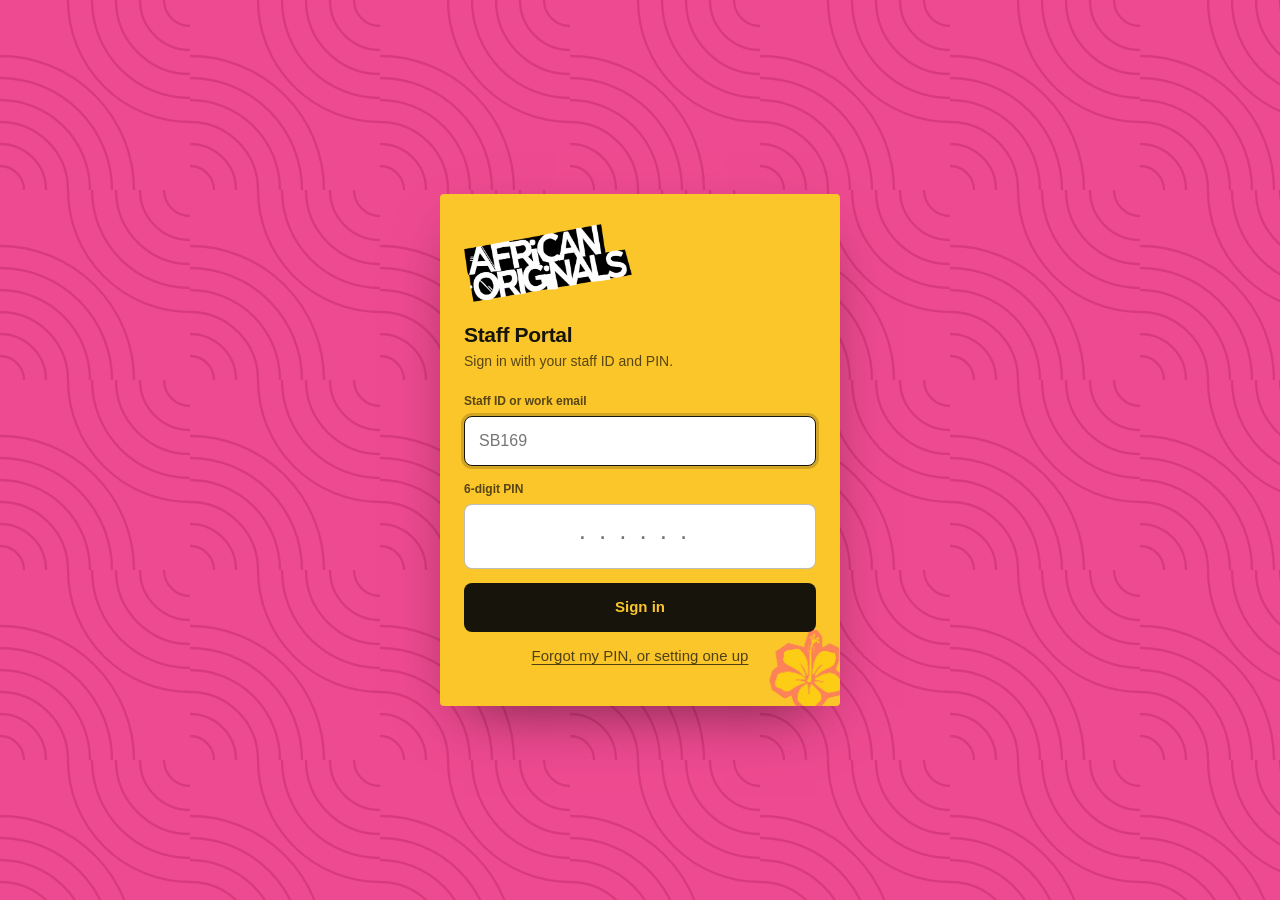
==== commit e94135c5: "Add files via upload" ====
--- a/v2/index.html
+++ b/v2/index.html
@@ -278,6 +278,16 @@
   </div>
 </section>
 
+<section id="s-oos" class="screen">
+  <header class="bar">
+    <div class="bar-in">
+      <button class="back" data-back aria-label="Back">&larr;</button>
+      <h1 id="oos-title">What's out<span class="sub" id="oos-sub">&mdash;</span></h1>
+    </div>
+  </header>
+  <div class="wrap" id="oos-body"></div>
+</section>
+
 <section id="s-queue" class="screen">
   <header class="bar">
     <div class="bar-in">
--- a/v2/app.css
+++ b/v2/app.css
@@ -463,10 +463,18 @@
    The artwork exactly: pink linework ground, gold panel floating on it,
    the wordmark in black. This is the front door, so it gets the full
    identity; the working screens inside stay calmer. */
+/* The sign-in screens centre their panel vertically, which needs flex — but
+   `display` is exactly the property .screen uses to hide a screen that is not
+   the current one. Setting it here as a plain .entry rule beat `.screen
+   { display: none }` on source order at equal specificity, so sign-in, enrol
+   and verify were all on the page at once, each a full viewport tall, found
+   by scrolling. The layout belongs on the ACTIVE entry screen only. */
 .entry {
   min-height: 100dvh;
+  padding: 28px 16px calc(28px + env(safe-area-inset-bottom));
+}
+.screen.entry.on {
   display: flex; flex-direction: column; justify-content: center;
-  padding: 28px 16px calc(28px + env(safe-area-inset-bottom));
 }
 .panel {
   width: 100%; max-width: 400px; margin: 0 auto;
@@ -1005,22 +1013,58 @@
 .o-acts { display: flex; gap: 14px; flex-wrap: wrap; padding-bottom: 12px; }
 .o-acts .btn.link { width: auto; margin: 0; padding: 4px 0; font-size: 13px; }
 .btn.link.bad { color: var(--bad); }
+
+/* ── the samples grid ────────────────────────────────────────
+   Same tiles as Staff Orders with the price line taken out, because a
+   sample is not being sold. Without that line there is nothing pushing
+   the quantity row to the bottom, so it takes the job over and tiles of
+   different name lengths still line up. */
+.prod-grid.nop .qty-row { margin-top: auto; }
+
+/* The card top left holds a destination rather than a figure, so the big
+   line is a name — smaller, and allowed to wrap onto a second line rather
+   than running off the side of the card. */
+.spend-now.dest {
+  font-size: 17px; line-height: 1.2;
+  overflow-wrap: anywhere;
+  font-variant-numeric: normal;
+}
+.spend-now.dest.none { color: var(--ink-3); font-weight: 600; font-style: italic; }
+#sr-card .spend-head { align-items: center; }
+#sr-card .btn.ghost { flex: none; }
 
-/* ── the samples grid ────────────────────────────────────────
-   Same tiles as Staff Orders with the price line taken out, because a
-   sample is not being sold. Without that line there is nothing pushing
-   the quantity row to the bottom, so it takes the job over and tiles of
-   different name lengths still line up. */
-.prod-grid.nop .qty-row { margin-top: auto; }
+/* ── off sale ────────────────────────────────────────────────
+   Greyed, never hidden. A hidden tile sends somebody to the bar to ask
+   whether you have it; a greyed one answers before the question. The
+   price stays readable so it is clearly the same product, not a gap. */
+.pc.oos {
+  opacity: .62;
+  border-style: dashed;
+  box-shadow: none;
+  background: var(--sunk);
+}
+.pc.oos .pc-ico { filter: grayscale(1); }
+.pc.oos .pc-price { color: var(--ink-3); font-weight: 700; }
+.oos-tag {
+  display: inline-block; align-self: flex-start;
+  margin-top: 6px; padding: 2px 7px;
+  border-radius: 4px;
+  background: var(--bad-wash); color: var(--bad);
+  font-size: 10.5px; font-weight: 700;
+}
 
-/* The card top left holds a destination rather than a figure, so the big
-   line is a name — smaller, and allowed to wrap onto a second line rather
-   than running off the side of the card. */
-.spend-now.dest {
-  font-size: 17px; line-height: 1.2;
-  overflow-wrap: anywhere;
-  font-variant-numeric: normal;
+/* The bar's own controls, on the bar's own picker only. Deliberately quiet —
+   they are used a few times a shift, not every tap. */
+.mark-out, .back-on {
+  width: 100%; margin-top: 8px;
+  border: 1px solid var(--line); border-radius: var(--r-sm);
+  background: transparent; color: var(--ink-3);
+  font: inherit; font-size: 11px; font-weight: 700;
+  padding: 7px; cursor: pointer;
 }
-.spend-now.dest.none { color: var(--ink-3); font-weight: 600; font-style: italic; }
-#sr-card .spend-head { align-items: center; }
-#sr-card .btn.ghost { flex: none; }
+.mark-out:hover { border-color: var(--bad); color: var(--bad); }
+.back-on {
+  margin-top: auto; color: var(--good); border-color: var(--good);
+  height: auto;
+}
+.back-on:hover { background: var(--good-wash); }
